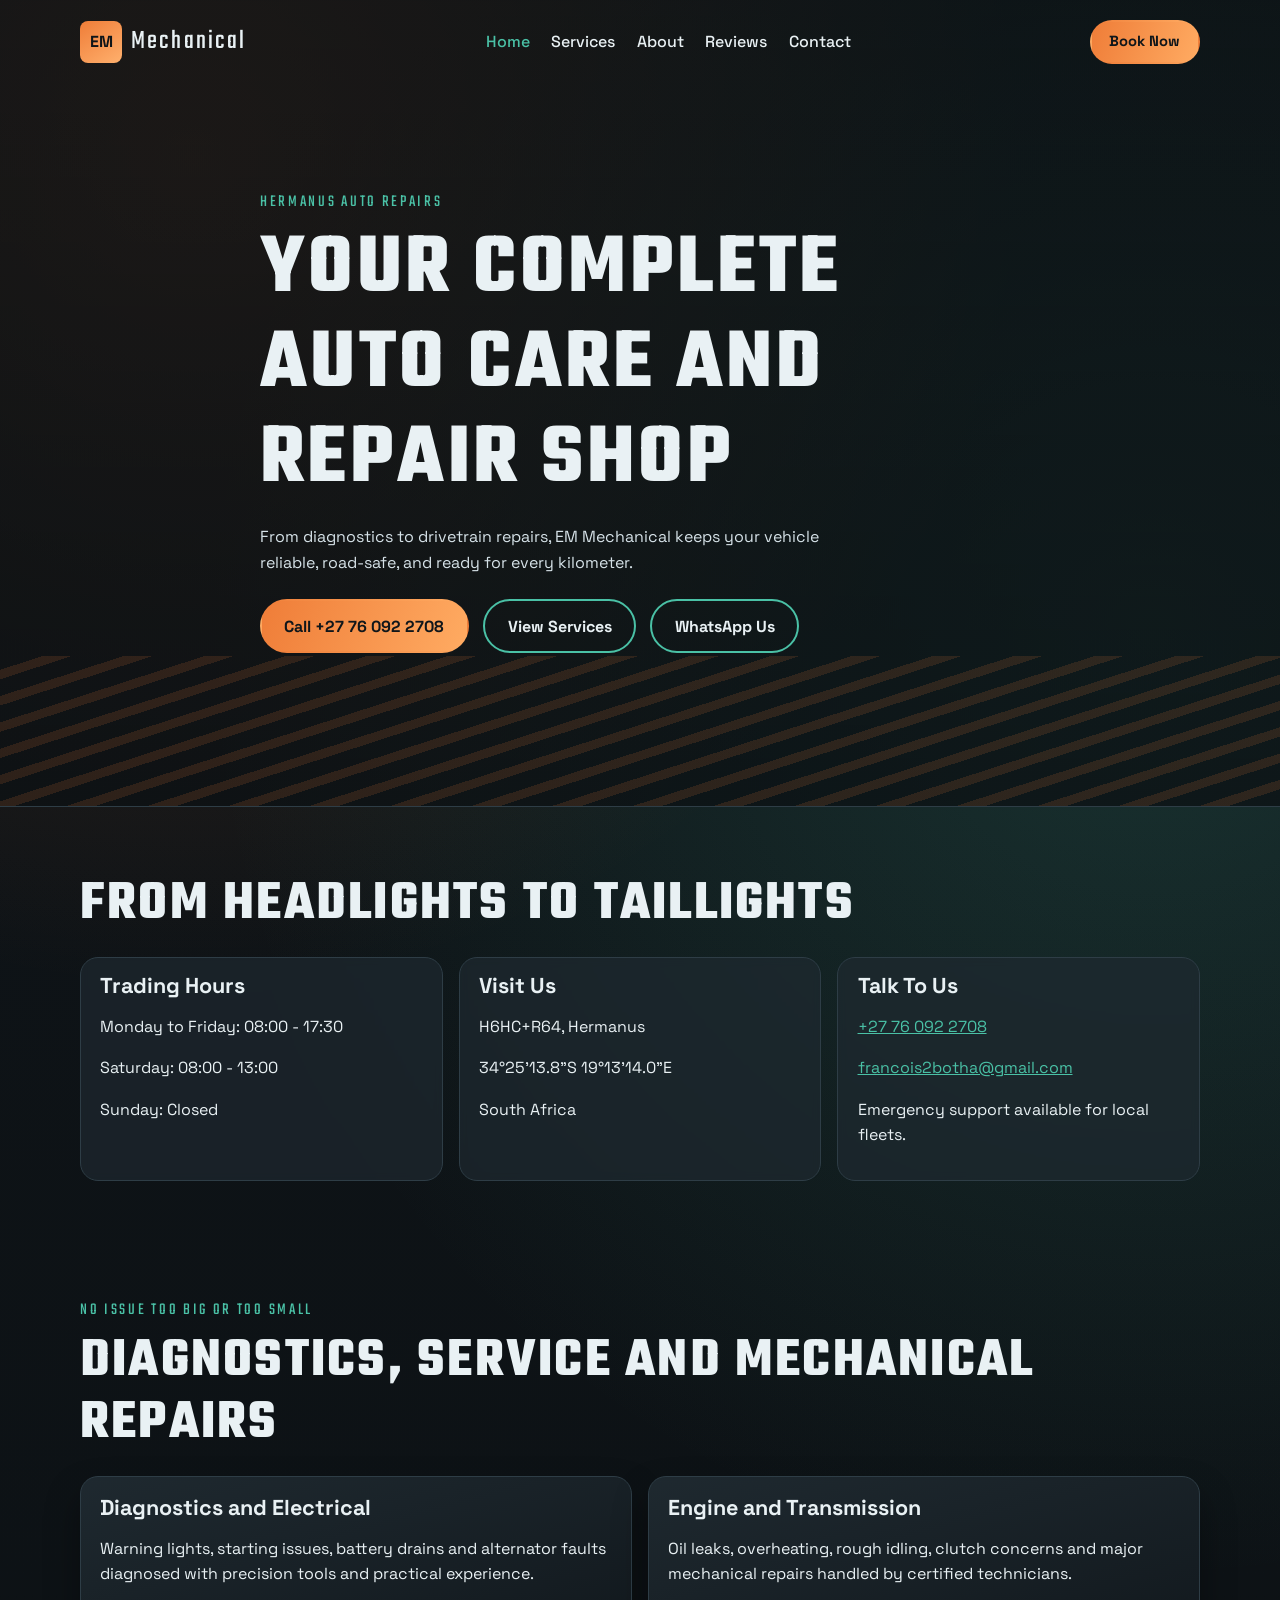
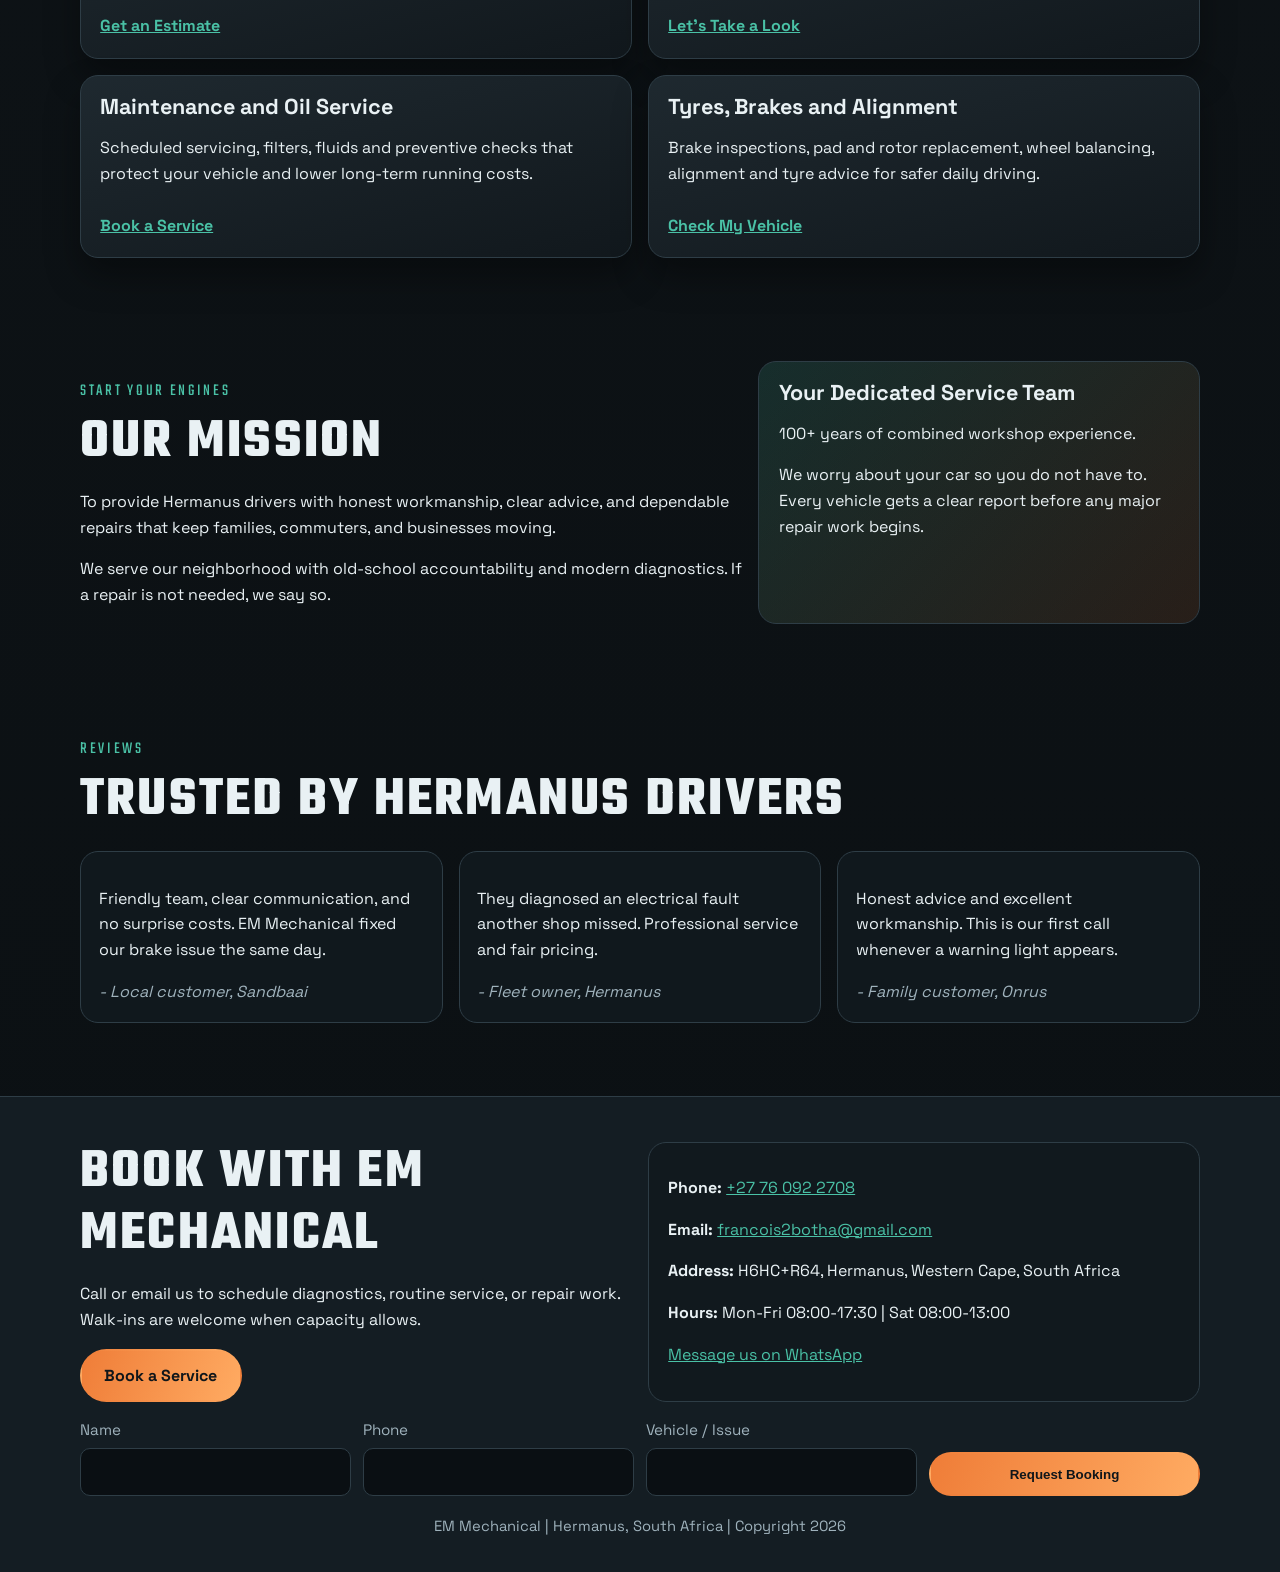
==== index.html @ 53034165 "Initial EM Mechanical website" ====
<!DOCTYPE html>
<html lang="en">
  <head>
    <meta charset="UTF-8" />
    <meta name="viewport" content="width=device-width, initial-scale=1.0" />
    <title>EM Mechanical | Auto Repairs in Hermanus</title>
    <meta
      name="description"
      content="EM Mechanical is your trusted auto repair shop in Hermanus, South Africa. Diagnostics, engine repairs, brakes, tyres, and scheduled maintenance."
    />
    <link rel="preconnect" href="https://fonts.googleapis.com" />
    <link rel="preconnect" href="https://fonts.gstatic.com" crossorigin />
    <link
      href="https://fonts.googleapis.com/css2?family=Space+Grotesk:wght@400;500;700&family=Teko:wght@500;600;700&display=swap"
      rel="stylesheet"
    />
    <link rel="stylesheet" href="styles.css" />
  </head>
  <body data-page="index">
    <header class="hero" id="top">
      <nav class="nav shell">
        <a class="brand" href="index.html#top" aria-label="EM Mechanical home">
          <span class="brand-mark">EM</span>
          <span class="brand-text">Mechanical</span>
        </a>
        <ul class="nav-links">
          <li><a href="index.html#top">Home</a></li>
          <li><a href="services.html">Services</a></li>
          <li><a href="index.html#about">About</a></li>
          <li><a href="index.html#reviews">Reviews</a></li>
          <li><a href="contact.html">Contact</a></li>
        </ul>
        <button class="menu-toggle" type="button" aria-label="Open menu" aria-expanded="false">
          Menu
        </button>
        <a class="btn btn-small" href="contact.html">Book Now</a>
      </nav>

      <div class="hero-content shell reveal">
        <p class="kicker">HERMANUS AUTO REPAIRS</p>
        <h1>Your Complete Auto Care and Repair Shop</h1>
        <p class="lead">
          From diagnostics to drivetrain repairs, EM Mechanical keeps your vehicle
          reliable, road-safe, and ready for every kilometer.
        </p>
        <div class="hero-actions">
          <a class="btn" href="tel:+27760922708">Call +27 76 092 2708</a>
          <a class="btn btn-ghost" href="services.html">View Services</a>
          <a class="btn btn-ghost" href="https://wa.me/27760922708" target="_blank" rel="noopener noreferrer">WhatsApp Us</a>
        </div>
      </div>
      <div class="hero-stripes" aria-hidden="true"></div>
    </header>

    <main>
      <section class="hours shell reveal">
        <h2>From Headlights to Taillights</h2>
        <div class="hours-grid">
          <article>
            <h3>Trading Hours</h3>
            <p>Monday to Friday: 08:00 - 17:30</p>
            <p>Saturday: 08:00 - 13:00</p>
            <p>Sunday: Closed</p>
          </article>
          <article>
            <h3>Visit Us</h3>
            <p>H6HC+R64, Hermanus</p>
            <p>34°25'13.8"S 19°13'14.0"E</p>
            <p>South Africa</p>
          </article>
          <article>
            <h3>Talk To Us</h3>
            <p><a href="tel:+27760922708">+27 76 092 2708</a></p>
            <p><a href="mailto:francois2botha@gmail.com">francois2botha@gmail.com</a></p>
            <p>Emergency support available for local fleets.</p>
          </article>
        </div>
      </section>

      <section class="services" id="services">
        <div class="shell">
          <p class="kicker reveal">NO ISSUE TOO BIG OR TOO SMALL</p>
          <h2 class="reveal">Diagnostics, Service and Mechanical Repairs</h2>
          <div class="card-grid stagger">
            <article class="card reveal">
              <h3>Diagnostics and Electrical</h3>
              <p>
                Warning lights, starting issues, battery drains and alternator
                faults diagnosed with precision tools and practical experience.
              </p>
              <a href="contact.html">Get an Estimate</a>
            </article>
            <article class="card reveal">
              <h3>Engine and Transmission</h3>
              <p>
                Oil leaks, overheating, rough idling, clutch concerns and major
                mechanical repairs handled by certified technicians.
              </p>
              <a href="contact.html">Let's Take a Look</a>
            </article>
            <article class="card reveal">
              <h3>Maintenance and Oil Service</h3>
              <p>
                Scheduled servicing, filters, fluids and preventive checks that
                protect your vehicle and lower long-term running costs.
              </p>
              <a href="contact.html">Book a Service</a>
            </article>
            <article class="card reveal">
              <h3>Tyres, Brakes and Alignment</h3>
              <p>
                Brake inspections, pad and rotor replacement, wheel balancing,
                alignment and tyre advice for safer daily driving.
              </p>
              <a href="contact.html">Check My Vehicle</a>
            </article>
          </div>
        </div>
      </section>

      <section class="about shell" id="about">
        <div class="about-copy reveal">
          <p class="kicker">START YOUR ENGINES</p>
          <h2>Our Mission</h2>
          <p>
            To provide Hermanus drivers with honest workmanship, clear advice,
            and dependable repairs that keep families, commuters, and businesses
            moving.
          </p>
          <p>
            We serve our neighborhood with old-school accountability and modern
            diagnostics. If a repair is not needed, we say so.
          </p>
        </div>
        <aside class="about-highlight reveal">
          <h3>Your Dedicated Service Team</h3>
          <p>100+ years of combined workshop experience.</p>
          <p>
            We worry about your car so you do not have to. Every vehicle gets a
            clear report before any major repair work begins.
          </p>
        </aside>
      </section>

      <section class="reviews" id="reviews">
        <div class="shell">
          <p class="kicker reveal">REVIEWS</p>
          <h2 class="reveal">Trusted by Hermanus Drivers</h2>
          <div class="review-grid stagger">
            <blockquote class="review reveal">
              <p>
                Friendly team, clear communication, and no surprise costs.
                EM Mechanical fixed our brake issue the same day.
              </p>
              <cite>- Local customer, Sandbaai</cite>
            </blockquote>
            <blockquote class="review reveal">
              <p>
                They diagnosed an electrical fault another shop missed.
                Professional service and fair pricing.
              </p>
              <cite>- Fleet owner, Hermanus</cite>
            </blockquote>
            <blockquote class="review reveal">
              <p>
                Honest advice and excellent workmanship. This is our first call
                whenever a warning light appears.
              </p>
              <cite>- Family customer, Onrus</cite>
            </blockquote>
          </div>
        </div>
      </section>
    </main>

    <footer class="footer" id="contact">
      <div class="shell footer-grid reveal">
        <div>
          <h2>Book with EM Mechanical</h2>
          <p>
            Call or email us to schedule diagnostics, routine service, or repair
            work. Walk-ins are welcome when capacity allows.
          </p>
          <a class="btn" href="contact.html">Book a Service</a>
        </div>
        <div class="contact-panel">
          <p><strong>Phone:</strong> <a href="tel:+27760922708">+27 76 092 2708</a></p>
          <p>
            <strong>Email:</strong>
            <a href="mailto:francois2botha@gmail.com">francois2botha@gmail.com</a>
          </p>
          <p>
            <strong>Address:</strong> H6HC+R64, Hermanus, Western Cape, South Africa
          </p>
          <p><strong>Hours:</strong> Mon-Fri 08:00-17:30 | Sat 08:00-13:00</p>
          <p><a href="https://wa.me/27760922708" target="_blank" rel="noopener noreferrer">Message us on WhatsApp</a></p>
        </div>
      </div>
      <div class="shell mini-form-wrap reveal">
        <form class="mini-form" data-booking-form>
          <label>
            Name
            <input type="text" name="name" required />
          </label>
          <label>
            Phone
            <input type="tel" name="phone" required />
          </label>
          <label>
            Vehicle / Issue
            <input type="text" name="issue" required />
          </label>
          <button class="btn" type="submit">Request Booking</button>
        </form>
      </div>
      <p class="copyright">EM Mechanical | Hermanus, South Africa | Copyright 2026</p>
    </footer>

    <script src="script.js"></script>
  </body>
</html>
---- styles.css ----
:root {
  --bg: #0f1418;
  --bg-alt: #141d23;
  --panel: #1f2a31;
  --text: #e9f1f4;
  --muted: #9fb2bc;
  --accent: #ef7d38;
  --accent-2: #4ac1a6;
  --line: #2e3d46;
  --radius: 18px;
  --shadow: 0 18px 34px rgba(0, 0, 0, 0.35);
}

* {
  box-sizing: border-box;
}

html,
body {
  margin: 0;
  padding: 0;
}

body {
  font-family: "Space Grotesk", sans-serif;
  color: var(--text);
  background:
    radial-gradient(circle at 15% 5%, rgba(239, 125, 56, 0.2), transparent 26%),
    radial-gradient(circle at 90% 20%, rgba(74, 193, 166, 0.18), transparent 34%),
    linear-gradient(180deg, var(--bg) 0%, #0b1013 100%);
  line-height: 1.6;
}

img {
  max-width: 100%;
  display: block;
}

a {
  color: var(--accent-2);
}

.shell {
  width: min(1120px, 92vw);
  margin: 0 auto;
}

.kicker {
  font-family: "Teko", sans-serif;
  letter-spacing: 0.16em;
  font-size: 1.05rem;
  color: var(--accent-2);
  margin-bottom: 0.45rem;
}

h1,
h2,
h3 {
  margin: 0 0 0.7rem;
  line-height: 1.1;
}

h1,
h2 {
  font-family: "Teko", sans-serif;
  text-transform: uppercase;
  letter-spacing: 0.04em;
}

h1 {
  font-size: clamp(2.5rem, 7vw, 5.4rem);
}

h2 {
  font-size: clamp(2rem, 5vw, 3.5rem);
}

h3 {
  font-size: 1.35rem;
}

.btn {
  display: inline-flex;
  align-items: center;
  justify-content: center;
  border: 2px solid transparent;
  border-radius: 999px;
  text-decoration: none;
  padding: 0.76rem 1.4rem;
  font-weight: 700;
  color: #10161a;
  background: linear-gradient(110deg, var(--accent), #ffab62);
  transition: transform 0.2s ease, box-shadow 0.2s ease;
}

.btn:hover {
  transform: translateY(-2px);
  box-shadow: 0 10px 20px rgba(239, 125, 56, 0.28);
}

.btn-ghost {
  background: transparent;
  border-color: var(--accent-2);
  color: var(--text);
}

.btn-small {
  padding: 0.52rem 1.1rem;
  font-size: 0.92rem;
}

.hero {
  position: relative;
  overflow: clip;
  min-height: 88vh;
  border-bottom: 1px solid var(--line);
}

.hero::before {
  content: "";
  position: absolute;
  inset: 0;
  background-image: linear-gradient(rgba(11, 16, 19, 0.65), rgba(11, 16, 19, 0.75)),
    url("https://images.unsplash.com/photo-1487754180451-c456f719a1fc?auto=format&fit=crop&w=1600&q=80");
  background-size: cover;
  background-position: center;
  z-index: -2;
}

.hero-stripes {
  position: absolute;
  inset: auto 0 0 0;
  height: 150px;
  z-index: -1;
  pointer-events: none;
  background: repeating-linear-gradient(
    -18deg,
    transparent,
    transparent 16px,
    rgba(239, 125, 56, 0.14) 16px,
    rgba(239, 125, 56, 0.14) 25px
  );
}

.nav {
  display: flex;
  align-items: center;
  justify-content: space-between;
  padding-top: 1.25rem;
}

.brand {
  display: flex;
  gap: 0.55rem;
  text-decoration: none;
  align-items: center;
}

.brand-mark {
  width: 42px;
  height: 42px;
  border-radius: 8px;
  display: grid;
  place-items: center;
  color: #0f1519;
  font-weight: 900;
  background: linear-gradient(145deg, var(--accent), #ffb06d);
}

.brand-text {
  color: var(--text);
  font-family: "Teko", sans-serif;
  letter-spacing: 0.08em;
  font-size: 1.7rem;
}

.nav-links {
  display: flex;
  list-style: none;
  gap: 1.35rem;
  padding: 0;
  margin: 0;
}

.nav-links a {
  color: var(--text);
  text-decoration: none;
  font-weight: 500;
}

.nav-links a.active {
  color: var(--accent-2);
}

.menu-toggle {
  display: none;
  border: 1px solid var(--line);
  background: rgba(13, 19, 23, 0.92);
  color: var(--text);
  border-radius: 999px;
  padding: 0.52rem 0.9rem;
  font: inherit;
  font-weight: 700;
  cursor: pointer;
}

.hero-content {
  position: relative;
  z-index: 1;
  padding: 12vh 0 17vh;
  max-width: 760px;
}

.lead {
  color: #d6e2e8;
  max-width: 62ch;
}

.hero-actions {
  margin-top: 1.5rem;
  display: flex;
  gap: 0.9rem;
  flex-wrap: wrap;
}

.hours {
  padding: 4.2rem 0;
}

.hours-grid {
  display: grid;
  grid-template-columns: repeat(3, minmax(0, 1fr));
  gap: 1rem;
  margin-top: 1.3rem;
}

.hours-grid article {
  background: rgba(31, 42, 49, 0.68);
  backdrop-filter: blur(4px);
  border: 1px solid var(--line);
  border-radius: var(--radius);
  padding: 1rem 1.2rem;
}

.services {
  padding: 2rem 0 4.4rem;
}

.card-grid {
  display: grid;
  margin-top: 1.35rem;
  grid-template-columns: repeat(2, minmax(0, 1fr));
  gap: 1rem;
}

.card {
  border: 1px solid var(--line);
  border-radius: var(--radius);
  padding: 1.2rem;
  background: linear-gradient(165deg, rgba(31, 42, 49, 0.95), rgba(17, 24, 29, 0.95));
  box-shadow: var(--shadow);
}

.card a {
  display: inline-block;
  margin-top: 0.65rem;
  font-weight: 700;
}

.about {
  padding: 2rem 0 4.4rem;
  display: grid;
  grid-template-columns: 1.2fr 0.8fr;
  gap: 1rem;
}

.about-highlight {
  padding: 1.2rem;
  border-radius: var(--radius);
  border: 1px solid var(--line);
  background: linear-gradient(135deg, rgba(74, 193, 166, 0.16), rgba(239, 125, 56, 0.12));
}

.reviews {
  padding: 1.6rem 0 4.6rem;
}

.review-grid {
  margin-top: 1.2rem;
  display: grid;
  grid-template-columns: repeat(3, minmax(0, 1fr));
  gap: 1rem;
}

.review {
  margin: 0;
  padding: 1.1rem;
  border-radius: var(--radius);
  border: 1px solid var(--line);
  background: rgba(17, 25, 30, 0.9);
}

.review cite {
  display: block;
  margin-top: 0.7rem;
  color: var(--muted);
}

.footer {
  border-top: 1px solid var(--line);
  background: var(--bg-alt);
  padding: 2.8rem 0 1.2rem;
}

.page-hero {
  min-height: 44vh;
}

.page-hero::before {
  background-image: linear-gradient(rgba(11, 16, 19, 0.7), rgba(11, 16, 19, 0.82)),
    url("https://images.unsplash.com/photo-1503376780353-7e6692767b70?auto=format&fit=crop&w=1600&q=80");
}

.mini-form-wrap {
  margin-top: 1rem;
}

.mini-form {
  display: grid;
  grid-template-columns: repeat(4, minmax(0, 1fr));
  gap: 0.75rem;
  align-items: end;
}

.mini-form label {
  display: grid;
  gap: 0.35rem;
  font-size: 0.95rem;
  color: var(--muted);
}

.mini-form input,
.contact-form textarea,
.contact-form select,
.contact-form input {
  width: 100%;
  border: 1px solid var(--line);
  background: rgba(8, 12, 15, 0.8);
  color: var(--text);
  border-radius: 10px;
  padding: 0.66rem 0.72rem;
  font: inherit;
}

.contact-layout {
  padding: 3rem 0 4.5rem;
  display: grid;
  grid-template-columns: 1fr 1fr;
  gap: 1rem;
}

.contact-form {
  border: 1px solid var(--line);
  border-radius: var(--radius);
  background: rgba(16, 23, 28, 0.9);
  padding: 1rem 1.1rem;
  display: grid;
  gap: 0.75rem;
}

.contact-form label {
  display: grid;
  gap: 0.3rem;
  color: var(--muted);
}

.contact-form textarea {
  min-height: 120px;
  resize: vertical;
}

.map-frame {
  border: 1px solid var(--line);
  border-radius: var(--radius);
  overflow: hidden;
  min-height: 360px;
}

.map-frame iframe {
  width: 100%;
  min-height: 360px;
  border: 0;
}

.footer-grid {
  display: grid;
  gap: 1rem;
  grid-template-columns: 1fr 1fr;
}

.contact-panel {
  border: 1px solid var(--line);
  border-radius: var(--radius);
  padding: 1rem 1.2rem;
  background: rgba(17, 24, 29, 0.8);
}

.copyright {
  text-align: center;
  margin-top: 1.2rem;
  font-size: 0.92rem;
  color: var(--muted);
}

.reveal {
  opacity: 0;
  transform: translateY(12px);
  transition: opacity 0.65s ease, transform 0.65s ease;
}

.reveal.visible {
  opacity: 1;
  transform: translateY(0);
}

@media (max-width: 950px) {
  .nav {
    position: relative;
    gap: 0.5rem;
  }

  .menu-toggle {
    display: inline-flex;
    align-items: center;
    justify-content: center;
  }

  .nav .btn-small {
    margin-left: auto;
  }

  .nav-links {
    display: none;
    position: absolute;
    top: calc(100% + 8px);
    right: 0;
    width: min(320px, 92vw);
    border: 1px solid var(--line);
    border-radius: 14px;
    padding: 0.7rem;
    background: rgba(8, 12, 15, 0.98);
    flex-direction: column;
    z-index: 10;
  }

  .nav-links.is-open {
    display: flex;
  }

  .hours-grid,
  .card-grid,
  .about,
  .review-grid,
  .footer-grid,
  .contact-layout {
    grid-template-columns: 1fr;
  }

  .mini-form {
    grid-template-columns: 1fr;
  }

  .hero-content {
    padding: 10vh 0 15vh;
  }
}
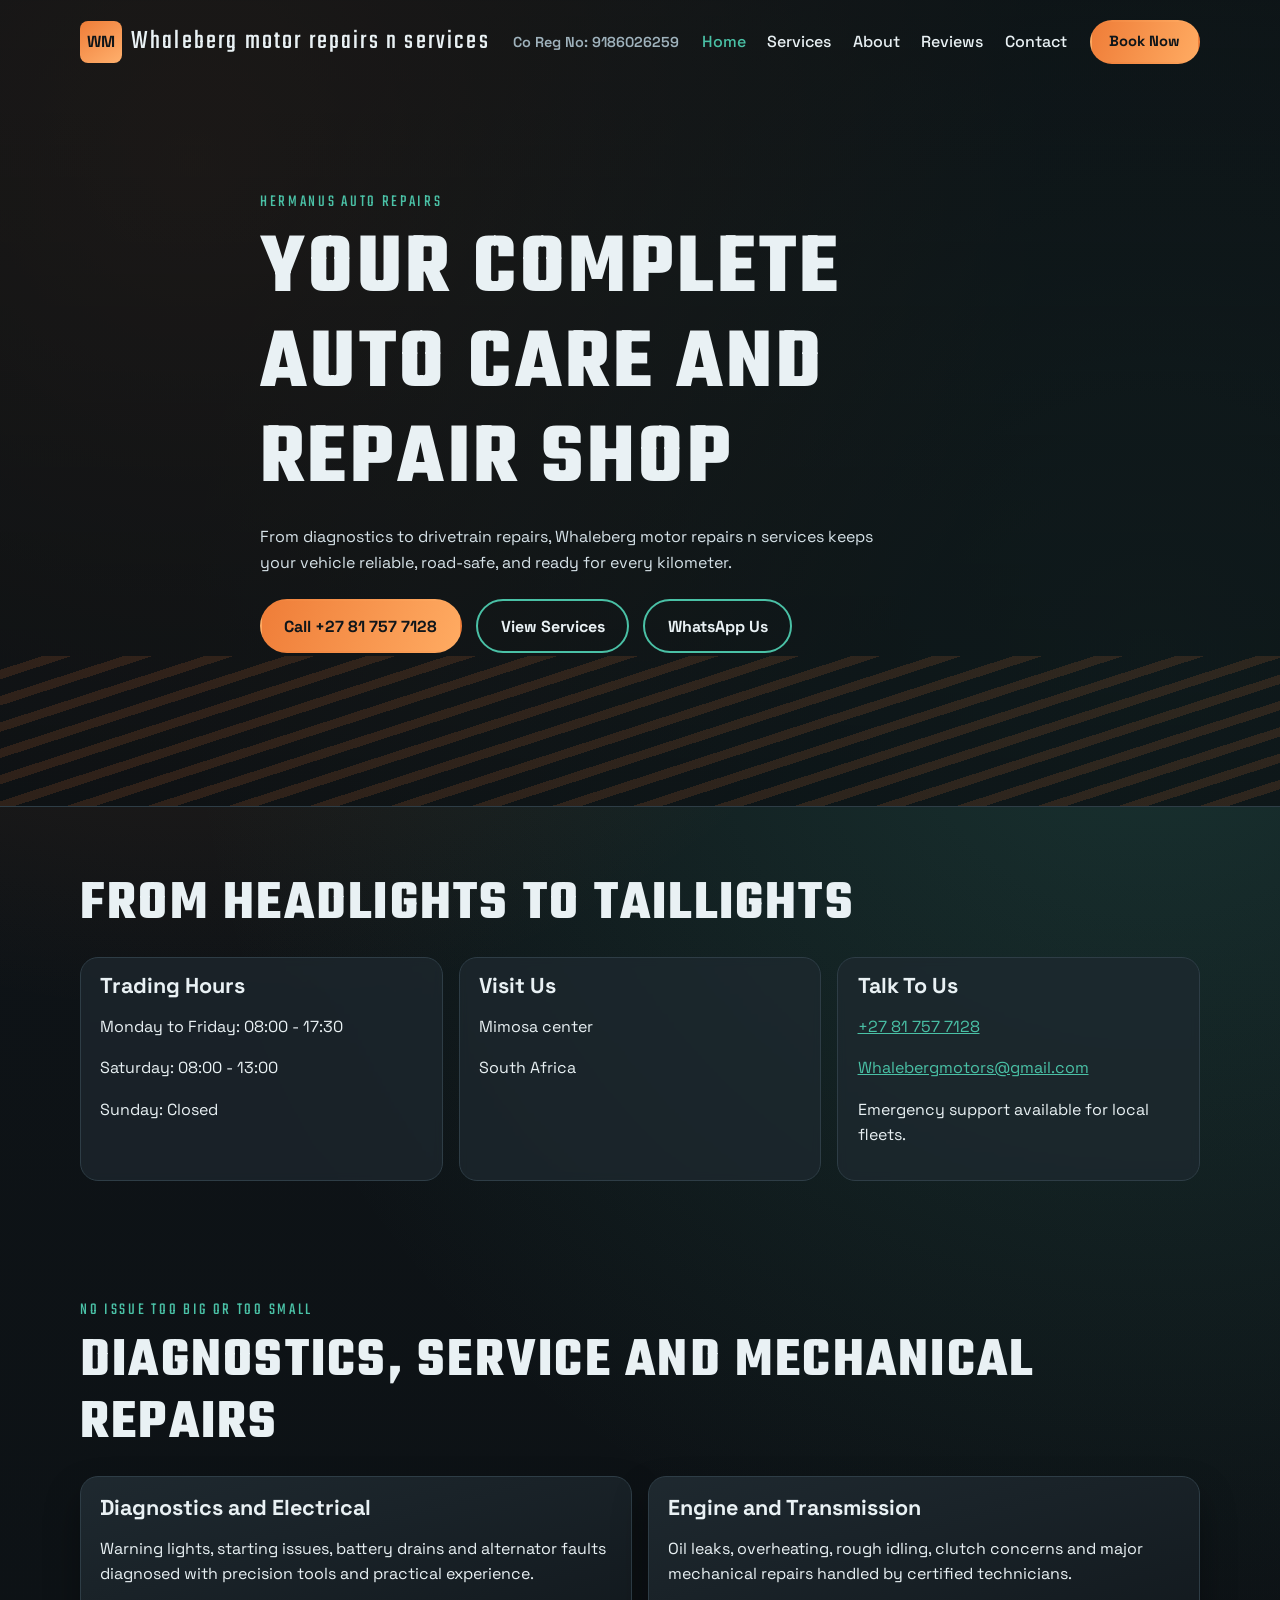
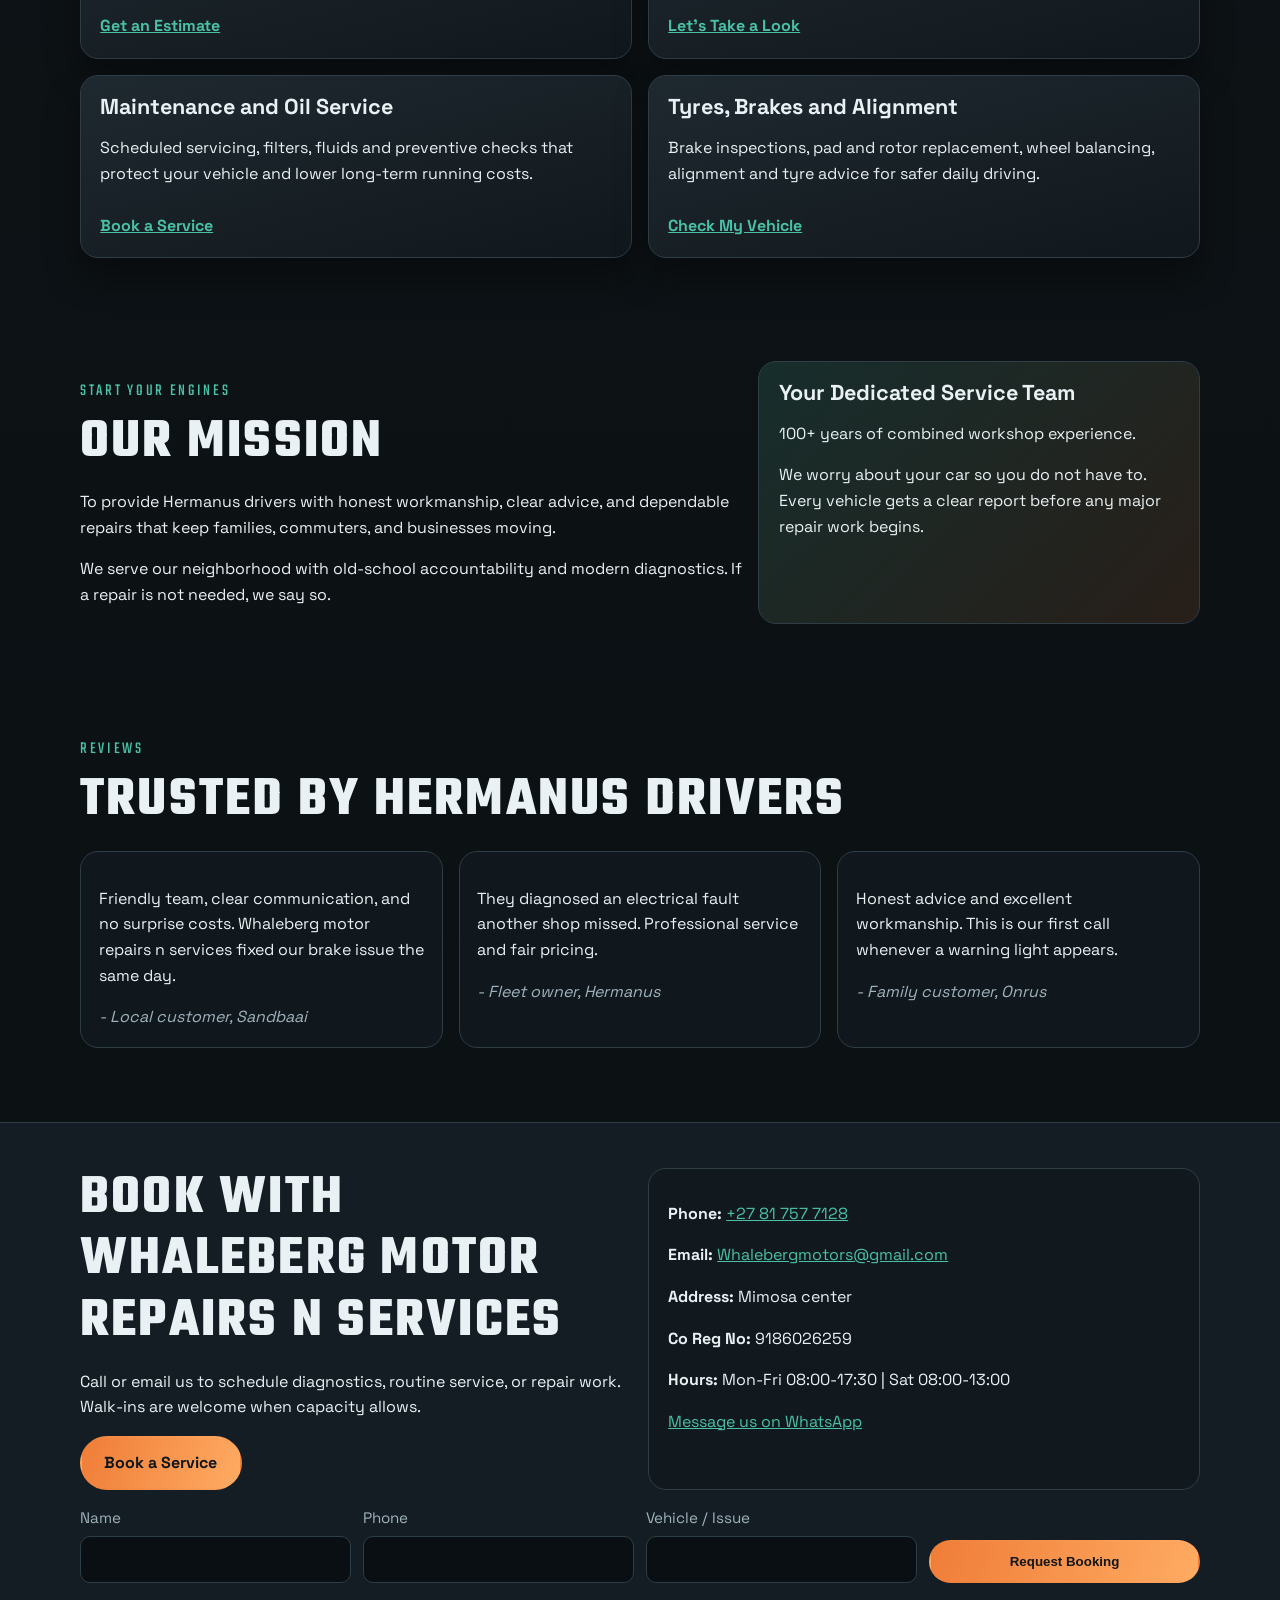
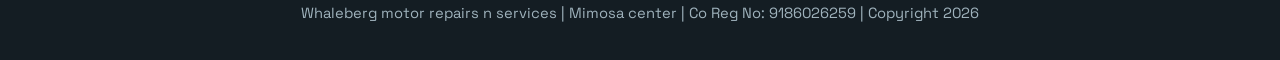
==== commit 1594cf0f: "Update branding and contact details across site" ====
--- a/index.html
+++ b/index.html
@@ -3,10 +3,10 @@
   <head>
     <meta charset="UTF-8" />
     <meta name="viewport" content="width=device-width, initial-scale=1.0" />
-    <title>EM Mechanical | Auto Repairs in Hermanus</title>
+    <title>Whaleberg motor repairs n services | Auto Repairs in Hermanus</title>
     <meta
       name="description"
-      content="EM Mechanical is your trusted auto repair shop in Hermanus, South Africa. Diagnostics, engine repairs, brakes, tyres, and scheduled maintenance."
+      content="Whaleberg motor repairs n services is your trusted auto repair shop in Hermanus, South Africa. Diagnostics, engine repairs, brakes, tyres, and scheduled maintenance."
     />
     <link rel="preconnect" href="https://fonts.googleapis.com" />
     <link rel="preconnect" href="https://fonts.gstatic.com" crossorigin />
@@ -19,10 +19,11 @@
   <body data-page="index">
     <header class="hero" id="top">
       <nav class="nav shell">
-        <a class="brand" href="index.html#top" aria-label="EM Mechanical home">
-          <span class="brand-mark">EM</span>
-          <span class="brand-text">Mechanical</span>
+        <a class="brand" href="index.html#top" aria-label="Whaleberg motor repairs n services home">
+          <span class="brand-mark">WM</span>
+          <span class="brand-text">Whaleberg motor repairs n services</span>
         </a>
+        <p class="co-reg-header">Co Reg No: 9186026259</p>
         <ul class="nav-links">
           <li><a href="index.html#top">Home</a></li>
           <li><a href="services.html">Services</a></li>
@@ -40,13 +41,13 @@
         <p class="kicker">HERMANUS AUTO REPAIRS</p>
         <h1>Your Complete Auto Care and Repair Shop</h1>
         <p class="lead">
-          From diagnostics to drivetrain repairs, EM Mechanical keeps your vehicle
+          From diagnostics to drivetrain repairs, Whaleberg motor repairs n services keeps your vehicle
           reliable, road-safe, and ready for every kilometer.
         </p>
         <div class="hero-actions">
-          <a class="btn" href="tel:+27760922708">Call +27 76 092 2708</a>
+          <a class="btn" href="tel:+27817577128">Call +27 81 757 7128</a>
           <a class="btn btn-ghost" href="services.html">View Services</a>
-          <a class="btn btn-ghost" href="https://wa.me/27760922708" target="_blank" rel="noopener noreferrer">WhatsApp Us</a>
+          <a class="btn btn-ghost" href="https://wa.me/27817577128" target="_blank" rel="noopener noreferrer">WhatsApp Us</a>
         </div>
       </div>
       <div class="hero-stripes" aria-hidden="true"></div>
@@ -64,14 +65,13 @@
           </article>
           <article>
             <h3>Visit Us</h3>
-            <p>H6HC+R64, Hermanus</p>
-            <p>34°25'13.8"S 19°13'14.0"E</p>
+            <p>Mimosa center</p>
             <p>South Africa</p>
           </article>
           <article>
             <h3>Talk To Us</h3>
-            <p><a href="tel:+27760922708">+27 76 092 2708</a></p>
-            <p><a href="mailto:francois2botha@gmail.com">francois2botha@gmail.com</a></p>
+            <p><a href="tel:+27817577128">+27 81 757 7128</a></p>
+            <p><a href="mailto:Whalebergmotors@gmail.com">Whalebergmotors@gmail.com</a></p>
             <p>Emergency support available for local fleets.</p>
           </article>
         </div>
@@ -150,7 +150,7 @@
             <blockquote class="review reveal">
               <p>
                 Friendly team, clear communication, and no surprise costs.
-                EM Mechanical fixed our brake issue the same day.
+                Whaleberg motor repairs n services fixed our brake issue the same day.
               </p>
               <cite>- Local customer, Sandbaai</cite>
             </blockquote>
@@ -176,7 +176,7 @@
     <footer class="footer" id="contact">
       <div class="shell footer-grid reveal">
         <div>
-          <h2>Book with EM Mechanical</h2>
+          <h2>Book with Whaleberg motor repairs n services</h2>
           <p>
             Call or email us to schedule diagnostics, routine service, or repair
             work. Walk-ins are welcome when capacity allows.
@@ -184,16 +184,17 @@
           <a class="btn" href="contact.html">Book a Service</a>
         </div>
         <div class="contact-panel">
-          <p><strong>Phone:</strong> <a href="tel:+27760922708">+27 76 092 2708</a></p>
+          <p><strong>Phone:</strong> <a href="tel:+27817577128">+27 81 757 7128</a></p>
           <p>
             <strong>Email:</strong>
-            <a href="mailto:francois2botha@gmail.com">francois2botha@gmail.com</a>
-          </p>
-          <p>
-            <strong>Address:</strong> H6HC+R64, Hermanus, Western Cape, South Africa
-          </p>
+            <a href="mailto:Whalebergmotors@gmail.com">Whalebergmotors@gmail.com</a>
+          </p>
+          <p>
+            <strong>Address:</strong> Mimosa center
+          </p>
+          <p><strong>Co Reg No:</strong> 9186026259</p>
           <p><strong>Hours:</strong> Mon-Fri 08:00-17:30 | Sat 08:00-13:00</p>
-          <p><a href="https://wa.me/27760922708" target="_blank" rel="noopener noreferrer">Message us on WhatsApp</a></p>
+          <p><a href="https://wa.me/27817577128" target="_blank" rel="noopener noreferrer">Message us on WhatsApp</a></p>
         </div>
       </div>
       <div class="shell mini-form-wrap reveal">
@@ -213,7 +214,7 @@
           <button class="btn" type="submit">Request Booking</button>
         </form>
       </div>
-      <p class="copyright">EM Mechanical | Hermanus, South Africa | Copyright 2026</p>
+      <p class="copyright">Whaleberg motor repairs n services | Mimosa center | Co Reg No: 9186026259 | Copyright 2026</p>
     </footer>
 
     <script src="script.js"></script>
--- a/styles.css
+++ b/styles.css
@@ -174,6 +174,13 @@
   font-size: 1.7rem;
 }
 
+.co-reg-header {
+  margin: 0;
+  color: var(--muted);
+  font-size: 0.9rem;
+  font-weight: 600;
+}
+
 .nav-links {
   display: flex;
   list-style: none;
@@ -426,7 +433,13 @@
 @media (max-width: 950px) {
   .nav {
     position: relative;
+    flex-wrap: wrap;
     gap: 0.5rem;
+  }
+
+  .co-reg-header {
+    order: 4;
+    width: 100%;
   }
 
   .menu-toggle {
